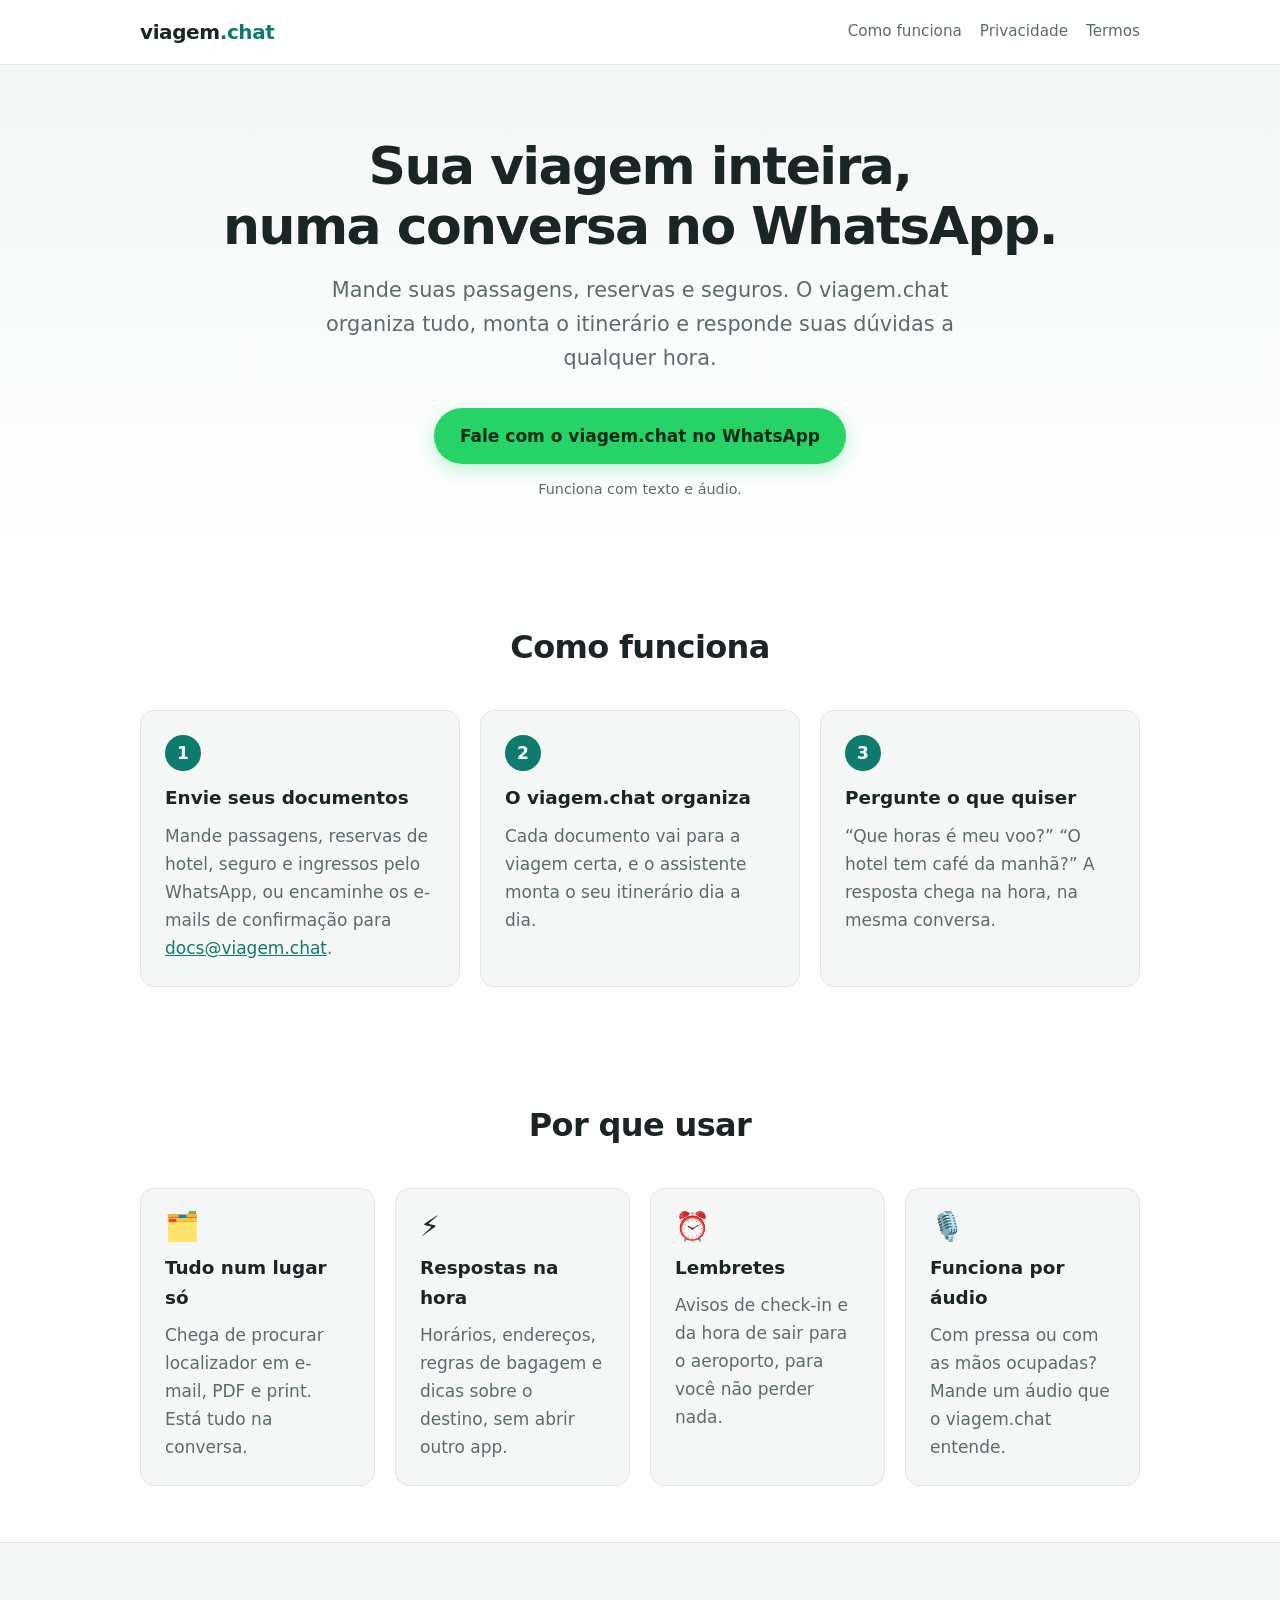
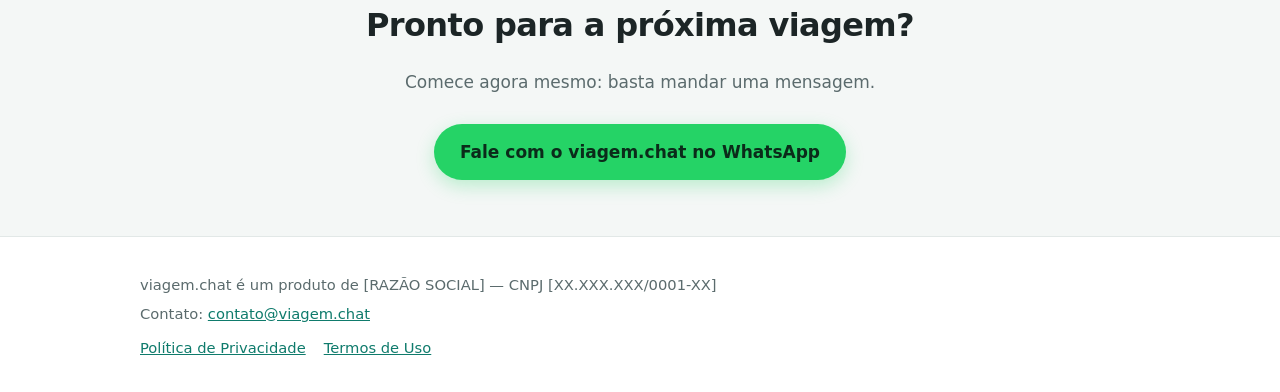
==== index.html @ 5650f50a "1st version" ====
<!doctype html>
<html lang="pt-BR">
<head>
  <meta charset="utf-8">
  <meta name="viewport" content="width=device-width, initial-scale=1">
  <title>viagem.chat — seu assistente de viagens no WhatsApp</title>
  <meta name="description" content="Envie passagens, reservas e seguros pelo WhatsApp. O viagem.chat organiza sua viagem, monta o itinerário e responde suas dúvidas na hora.">
  <link rel="stylesheet" href="style.css">
</head>
<body>

  <header class="site-header">
    <div class="container">
      <a class="logo" href="index.html">viagem<span>.chat</span></a>
      <nav class="site-nav" aria-label="Navegação principal">
        <a href="#como-funciona">Como funciona</a>
        <a href="privacidade.html">Privacidade</a>
        <a href="termos.html">Termos</a>
      </nav>
    </div>
  </header>

  <main>
    <section class="hero">
      <div class="container">
        <h1>Sua viagem inteira,<br>numa conversa no WhatsApp.</h1>
        <p>Mande suas passagens, reservas e seguros. O viagem.chat organiza tudo, monta o itinerário e responde suas dúvidas a qualquer hora.</p>
        <!-- SUBSTITUA [NÚMERO] pelo número do WhatsApp com DDI e DDD, só dígitos (ex.: 5511999999999) -->
        <a class="btn" href="https://wa.me/[NÚMERO]">Fale com o viagem.chat no WhatsApp</a>
        <small>Funciona com texto e áudio.</small>
      </div>
    </section>

    <section id="como-funciona">
      <div class="container">
        <h2>Como funciona</h2>
        <div class="grid">
          <div class="card">
            <span class="step-num">1</span>
            <h3>Envie seus documentos</h3>
            <p>Mande passagens, reservas de hotel, seguro e ingressos pelo WhatsApp, ou encaminhe os e-mails de confirmação para <a href="mailto:docs@viagem.chat">docs@viagem.chat</a>.</p>
          </div>
          <div class="card">
            <span class="step-num">2</span>
            <h3>O viagem.chat organiza</h3>
            <p>Cada documento vai para a viagem certa, e o assistente monta o seu itinerário dia a dia.</p>
          </div>
          <div class="card">
            <span class="step-num">3</span>
            <h3>Pergunte o que quiser</h3>
            <p>“Que horas é meu voo?” “O hotel tem café da manhã?” A resposta chega na hora, na mesma conversa.</p>
          </div>
        </div>
      </div>
    </section>

    <section>
      <div class="container">
        <h2>Por que usar</h2>
        <div class="grid">
          <div class="card">
            <span class="icon" aria-hidden="true">🗂️</span>
            <h3>Tudo num lugar só</h3>
            <p>Chega de procurar localizador em e-mail, PDF e print. Está tudo na conversa.</p>
          </div>
          <div class="card">
            <span class="icon" aria-hidden="true">⚡</span>
            <h3>Respostas na hora</h3>
            <p>Horários, endereços, regras de bagagem e dicas sobre o destino, sem abrir outro app.</p>
          </div>
          <div class="card">
            <span class="icon" aria-hidden="true">⏰</span>
            <h3>Lembretes</h3>
            <p>Avisos de check-in e da hora de sair para o aeroporto, para você não perder nada.</p>
          </div>
          <div class="card">
            <span class="icon" aria-hidden="true">🎙️</span>
            <h3>Funciona por áudio</h3>
            <p>Com pressa ou com as mãos ocupadas? Mande um áudio que o viagem.chat entende.</p>
          </div>
        </div>
      </div>
    </section>

    <section class="cta">
      <div class="container">
        <h2>Pronto para a próxima viagem?</h2>
        <p>Comece agora mesmo: basta mandar uma mensagem.</p>
        <a class="btn" href="https://wa.me/[NÚMERO]">Fale com o viagem.chat no WhatsApp</a>
      </div>
    </section>
  </main>

  <footer class="site-footer">
    <div class="container">
      <p>viagem.chat é um produto de [RAZÃO SOCIAL] — CNPJ [XX.XXX.XXX/0001-XX]</p>
      <p>Contato: <a href="mailto:contato@viagem.chat">contato@viagem.chat</a></p>
      <nav aria-label="Links legais">
        <a href="privacidade.html">Política de Privacidade</a>
        <a href="termos.html">Termos de Uso</a>
      </nav>
    </div>
  </footer>

</body>
</html>
---- style.css ----
/* viagem.chat — estilo único do site. Sem frameworks, sem dependências externas. */

:root {
  --bg: #ffffff;
  --bg-soft: #f4f7f6;
  --text: #1c2526;
  --muted: #5b6b6d;
  --border: #e2e8e7;
  --brand: #0f7b6c;
  --brand-dark: #0b5e53;
  --accent: #25d366; /* verde WhatsApp */
  --radius: 14px;
  --max: 1040px;
}

@media (prefers-color-scheme: dark) {
  :root {
    --bg: #111716;
    --bg-soft: #18201f;
    --text: #e8eeed;
    --muted: #a3b2b0;
    --border: #2a3533;
    --brand: #3cc2ad;
    --brand-dark: #5fd4c1;
  }
}

*,
*::before,
*::after {
  box-sizing: border-box;
}

html {
  -webkit-text-size-adjust: 100%;
}

body {
  margin: 0;
  background: var(--bg);
  color: var(--text);
  font-family: system-ui, -apple-system, "Segoe UI", Roboto, "Helvetica Neue", Arial, sans-serif;
  font-size: 1.0625rem;
  line-height: 1.65;
}

a {
  color: var(--brand);
}

a:hover {
  color: var(--brand-dark);
}

.container {
  max-width: var(--max);
  margin: 0 auto;
  padding: 0 20px;
}

/* Cabeçalho */
.site-header {
  border-bottom: 1px solid var(--border);
}

.site-header .container {
  display: flex;
  align-items: center;
  justify-content: space-between;
  gap: 16px;
  min-height: 64px;
  flex-wrap: wrap;
}

.logo {
  font-weight: 800;
  font-size: 1.25rem;
  letter-spacing: -0.02em;
  color: var(--text);
  text-decoration: none;
}

.logo span {
  color: var(--brand);
}

.site-nav {
  display: flex;
  gap: 18px;
  font-size: 0.95rem;
}

.site-nav a {
  color: var(--muted);
  text-decoration: none;
}

.site-nav a:hover {
  color: var(--text);
}

/* Hero */
.hero {
  padding: 72px 0 64px;
  text-align: center;
  background: linear-gradient(180deg, var(--bg-soft) 0%, var(--bg) 100%);
}

.hero h1 {
  font-size: clamp(2rem, 5vw, 3.25rem);
  line-height: 1.15;
  letter-spacing: -0.03em;
  margin: 0 0 16px;
}

.hero p {
  font-size: clamp(1.05rem, 2.2vw, 1.3rem);
  color: var(--muted);
  max-width: 640px;
  margin: 0 auto 32px;
}

.btn {
  display: inline-block;
  background: var(--accent);
  color: #0b2b1a;
  font-weight: 700;
  text-decoration: none;
  padding: 14px 26px;
  border-radius: 999px;
  box-shadow: 0 6px 18px rgba(37, 211, 102, 0.28);
  transition: transform 0.15s ease, box-shadow 0.15s ease;
}

.btn:hover {
  color: #0b2b1a;
  transform: translateY(-1px);
  box-shadow: 0 8px 22px rgba(37, 211, 102, 0.36);
}

.hero small {
  display: block;
  margin-top: 14px;
  color: var(--muted);
  font-size: 0.9rem;
}

/* Seções */
section {
  padding: 56px 0;
}

section h2 {
  font-size: clamp(1.5rem, 3.5vw, 2rem);
  letter-spacing: -0.02em;
  text-align: center;
  margin: 0 0 36px;
}

.grid {
  display: grid;
  gap: 20px;
  grid-template-columns: repeat(auto-fit, minmax(220px, 1fr));
}

.card {
  background: var(--bg-soft);
  border: 1px solid var(--border);
  border-radius: var(--radius);
  padding: 24px;
}

.card h3 {
  margin: 0 0 8px;
  font-size: 1.15rem;
}

.card p {
  margin: 0;
  color: var(--muted);
}

.step-num {
  display: inline-flex;
  align-items: center;
  justify-content: center;
  width: 36px;
  height: 36px;
  border-radius: 50%;
  background: var(--brand);
  color: #fff;
  font-weight: 700;
  margin-bottom: 12px;
}

.icon {
  font-size: 1.75rem;
  line-height: 1;
  margin-bottom: 12px;
  display: block;
}

.cta {
  text-align: center;
  background: var(--bg-soft);
  border-top: 1px solid var(--border);
}

.cta p {
  color: var(--muted);
  margin: -20px auto 28px;
  max-width: 560px;
}

/* Páginas de texto (privacidade, termos) */
.legal {
  max-width: 760px;
  padding: 48px 20px 64px;
}

.legal h1 {
  font-size: clamp(1.75rem, 4vw, 2.4rem);
  letter-spacing: -0.02em;
  margin: 0 0 4px;
}

.legal .updated {
  color: var(--muted);
  margin: 0 0 32px;
  font-size: 0.95rem;
}

.legal h2 {
  font-size: 1.3rem;
  margin: 36px 0 10px;
  text-align: left;
}

.legal ul {
  padding-left: 1.25rem;
}

.legal li {
  margin-bottom: 6px;
}

.legal .box {
  background: var(--bg-soft);
  border: 1px solid var(--border);
  border-radius: var(--radius);
  padding: 16px 20px;
}

/* Rodapé */
.site-footer {
  border-top: 1px solid var(--border);
  padding: 32px 0;
  font-size: 0.92rem;
  color: var(--muted);
}

.site-footer p {
  margin: 4px 0;
}

.site-footer nav {
  margin-top: 10px;
  display: flex;
  gap: 18px;
  flex-wrap: wrap;
}

@media (max-width: 560px) {
  .hero {
    padding: 52px 0 44px;
  }

  section {
    padding: 44px 0;
  }

  .site-nav {
    gap: 14px;
  }
}
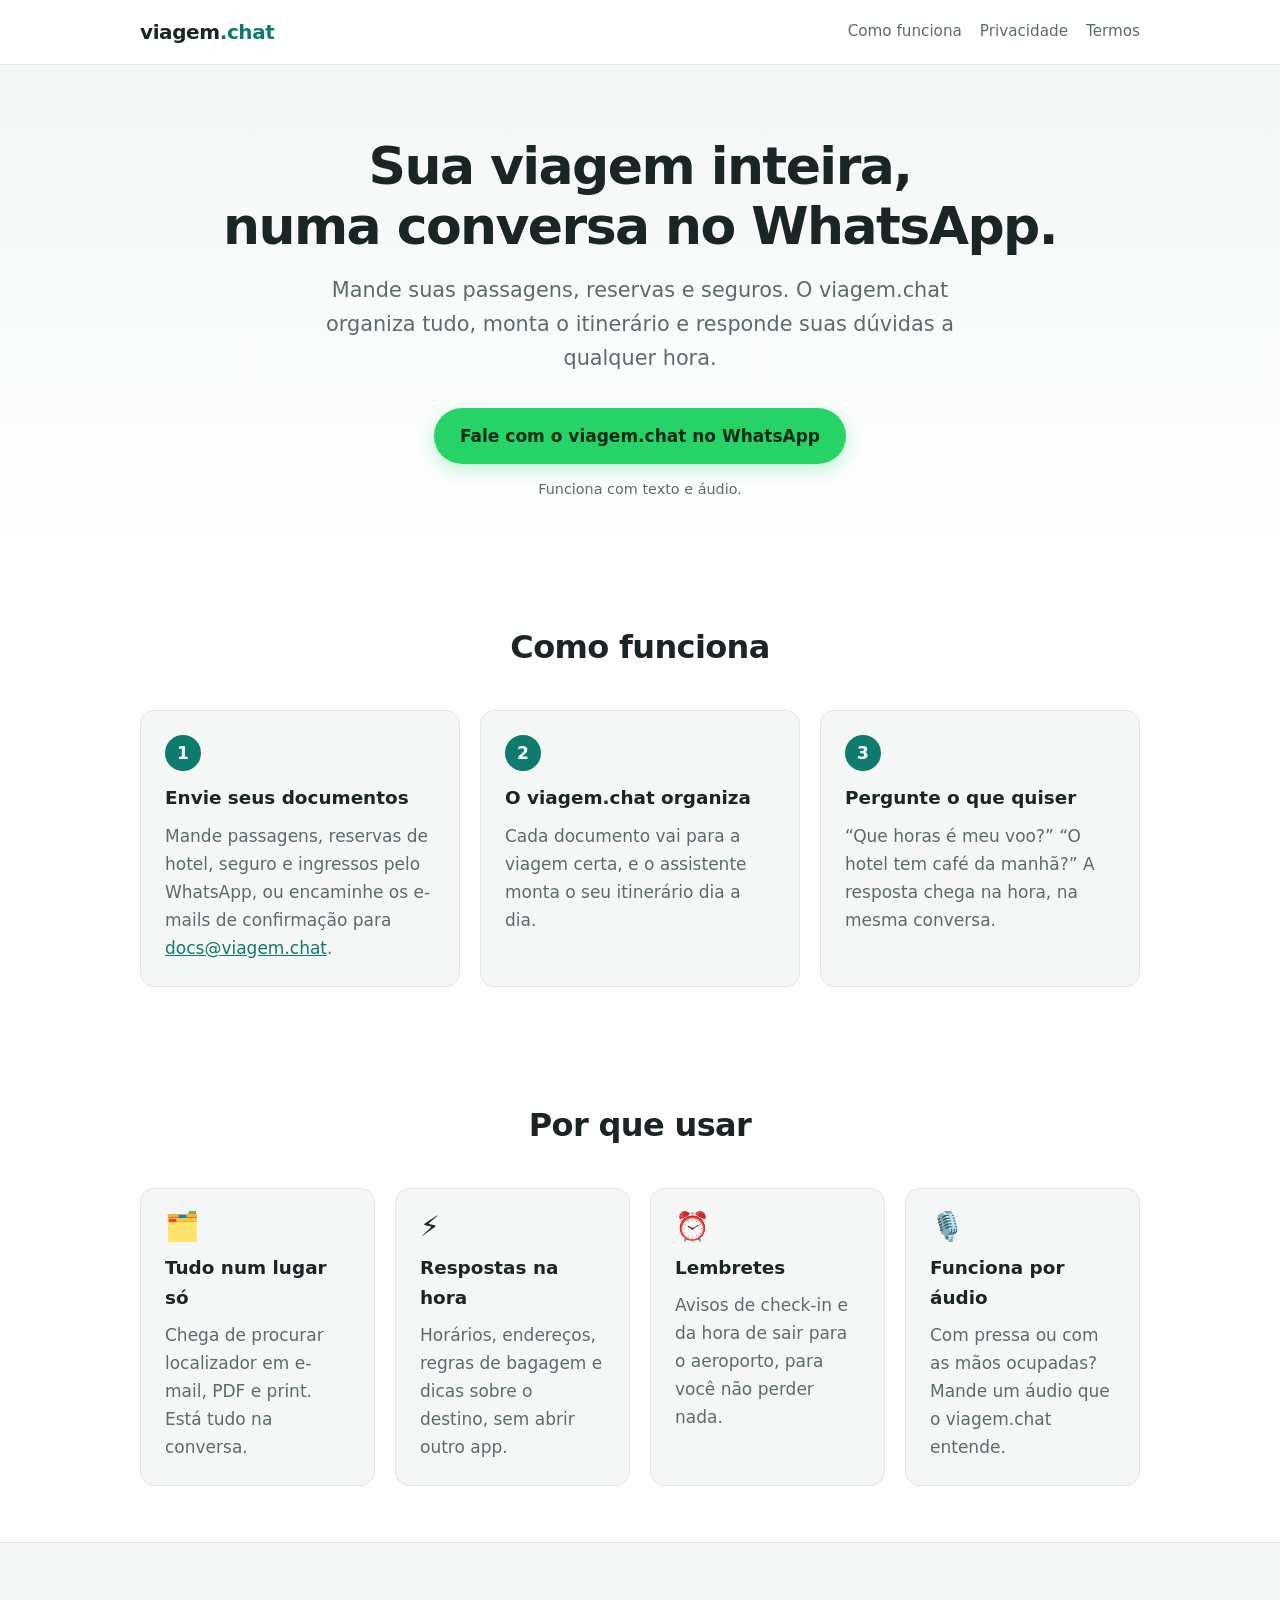
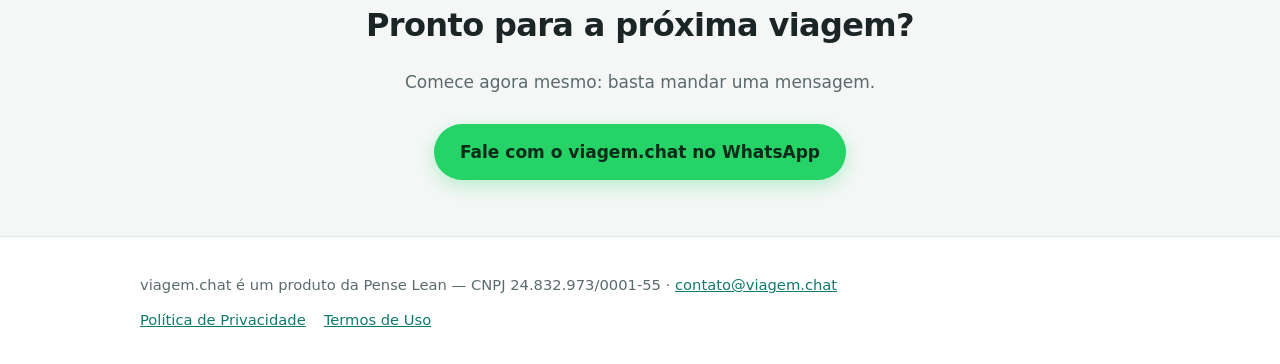
==== commit 3bdf9a10: "adding razao social" ====
--- a/index.html
+++ b/index.html
@@ -93,8 +93,7 @@
 
   <footer class="site-footer">
     <div class="container">
-      <p>viagem.chat é um produto de [RAZÃO SOCIAL] — CNPJ [XX.XXX.XXX/0001-XX]</p>
-      <p>Contato: <a href="mailto:contato@viagem.chat">contato@viagem.chat</a></p>
+      <p>viagem.chat é um produto da Pense Lean — CNPJ 24.832.973/0001-55 · <a href="mailto:contato@viagem.chat">contato@viagem.chat</a></p>
       <nav aria-label="Links legais">
         <a href="privacidade.html">Política de Privacidade</a>
         <a href="termos.html">Termos de Uso</a>
